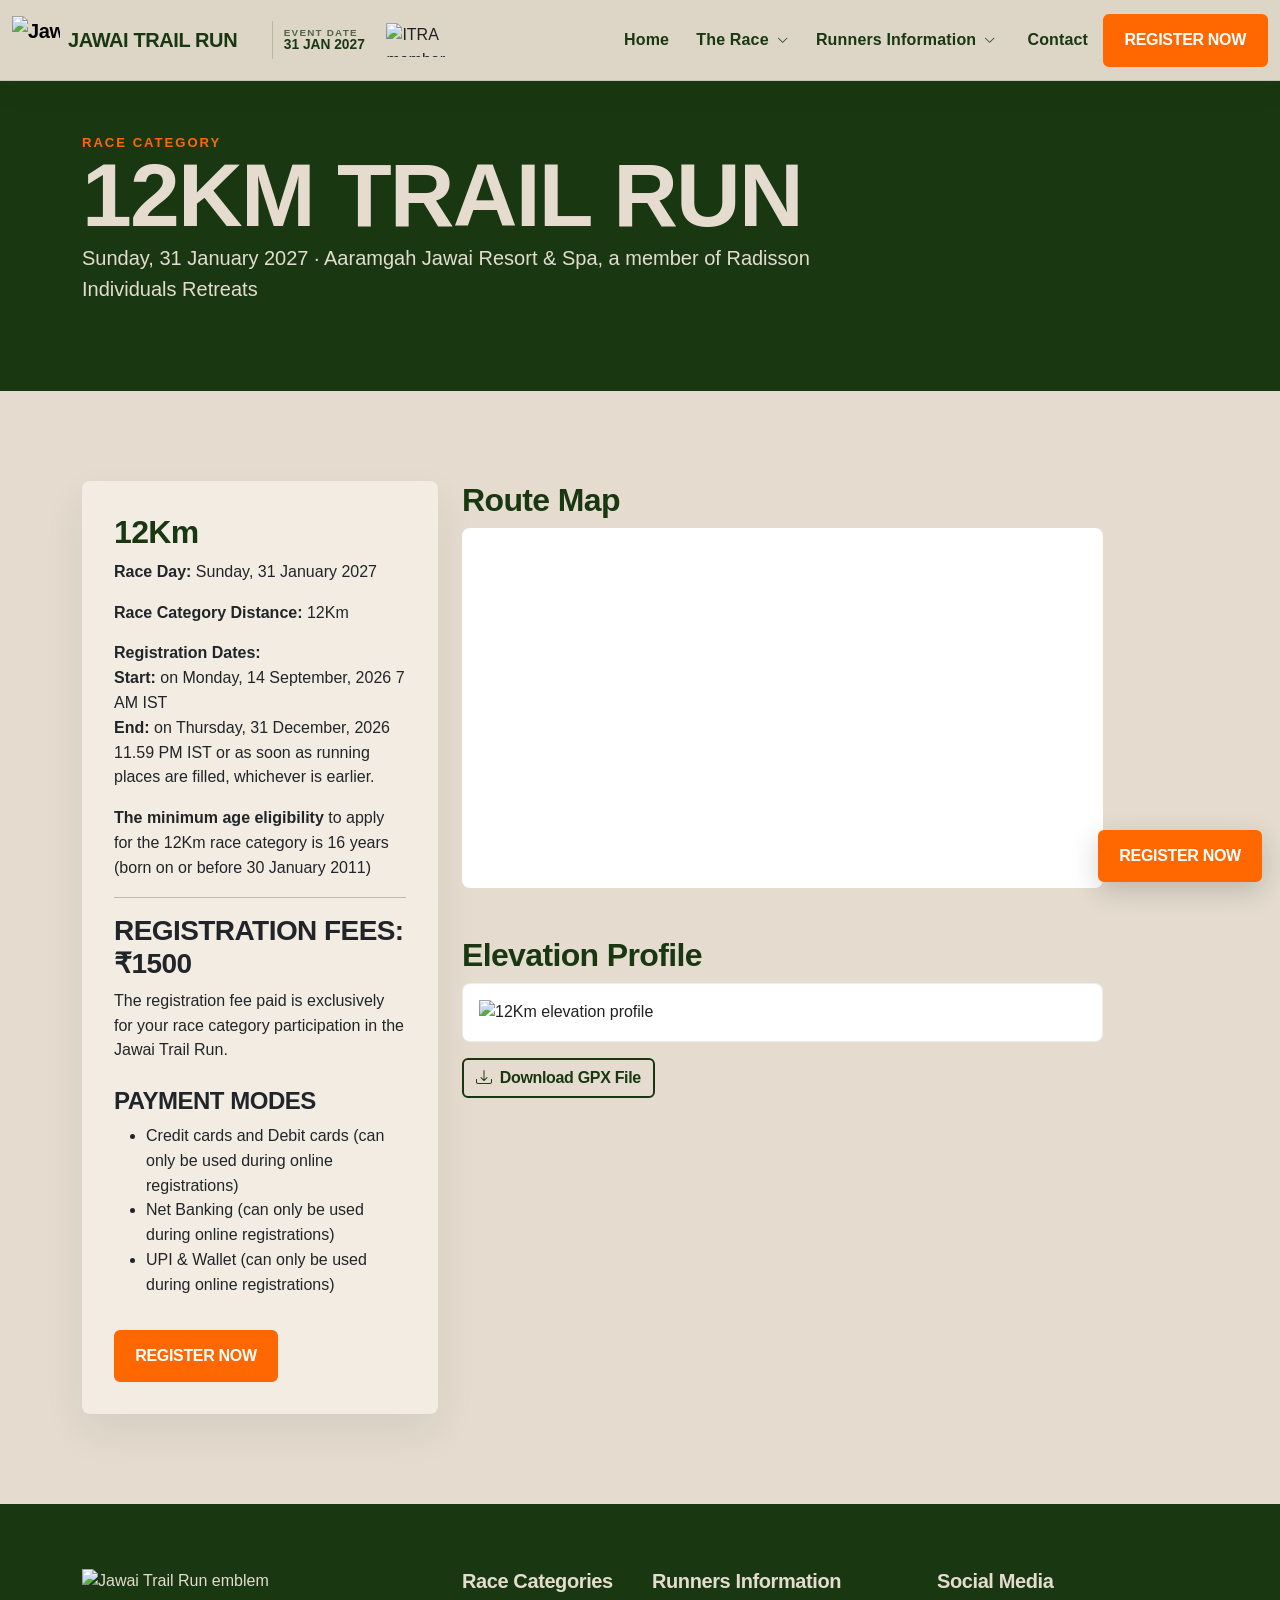
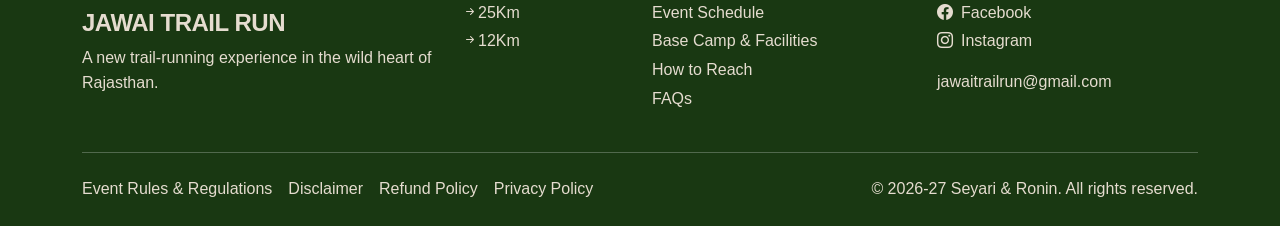
==== 12km.html @ 25d1407b "initial" ====
<!doctype html>
<html lang="en">
<head>
  <base href="index.html">
  <meta charset="utf-8">
  <meta name="viewport" content="width=device-width,initial-scale=1">
  <title>12 KM Trail Run in Jawai | Jawai Trail Run 2027</title>
  <meta name="description" content="Experience the 12 KM Jawai Trail Run 2027 on 31 January. Enjoy an exciting trail-running adventure through the spectacular natural landscapes of Jawai, Rajasthan.">
  <meta name="keywords" content="Jawai Trail Run India, Trail Run India, Trail Running India, Trail Race India, Running Events in India, Trail Running Event India, Adventure Run India, Trail Running Event 2027, Jawai Running Event, Jawai Trail Race, Trail Run in Jawai, Jawai Run 2027">
  <meta name="robots" content="index,follow">
  <meta property="og:title" content="12 KM Trail Run in Jawai | Jawai Trail Run 2027">
  <meta property="og:description" content="Experience the 12 KM Jawai Trail Run 2027 on 31 January. Enjoy an exciting trail-running adventure through the spectacular natural landscapes of Jawai, Rajasthan.">
  <meta property="og:type" content="website">
  <meta name="theme-color" content="#193812">
  <!-- Add your Google Search Console verification meta tag here. -->
  <!-- Add your Google Analytics tag here. -->
  <!-- Add your Meta Pixel code here. -->
  <link href="https://cdn.jsdelivr.net/npm/bootstrap@5.3.3/dist/css/bootstrap.min.css" rel="stylesheet">
  <link rel="stylesheet" href="https://cdn.jsdelivr.net/npm/bootstrap-icons@1.11.3/font/bootstrap-icons.min.css">
  <link rel="stylesheet" href="https://fonts.cdnfonts.com/css/proxima-nova-2">
  <link rel="stylesheet" href="style.css">
</head>
<body>
<div id="site-header"></div>
<section class="page-hero"><div class="container"><span class="eyebrow">Race Category</span><h1>12Km Trail Run</h1><p class="lead col-lg-8">Sunday, 31 January 2027 · Aaramgah Jawai Resort &amp; Spa, a member of Radisson Individuals Retreats</p></div></section>
<section class="section-pad"><div class="container"><div class="row g-4">
<div class="col-lg-4"><div class="card card-jtr"><div class="card-body">
<h2 class="fw-bold fw-bold text-forest">12Km</h2>
<p><strong>Race Day:</strong> Sunday, 31 January 2027</p>
<p><strong>Race Category Distance:</strong> 12Km</p>
<p><strong>Registration Dates:</strong><br><strong>Start:</strong> on Monday, 14 September, 2026 7 AM IST<br><strong>End:</strong> on Thursday, 31 December, 2026 11.59 PM IST or as soon as running places are filled, whichever is earlier.</p>
<p><strong>The minimum age eligibility</strong> to apply for the 12Km race category is 16 years (born on or before 30 January 2011)</p>
<hr><h3>REGISTRATION FEES: ₹1500</h3>
<p>The registration fee paid is exclusively for your race category participation in the Jawai Trail Run.</p>
<h4 class="mt-4">PAYMENT MODES</h4>
<ul><li>Credit cards and Debit cards (can only be used during online registrations)</li><li>Net Banking (can only be used during online registrations)</li><li>UPI &amp; Wallet (can only be used during online registrations)</li></ul>
<a class="btn btn-jtr mt-3" href="register.html">Register Now</a>
</div></div></div>
<div class="col-lg-7">
<h2 class="fw-bold fw-bold text-forest">Route Map</h2><div class="route-frame mb-5"><iframe name="plotaroute_map_3417851" src="https://www.plotaroute.com/embedmap/3417851?units=km" scrolling="no" allowfullscreen></iframe></div>
<h2 class="fw-bold fw-bold text-forest">Elevation Profile</h2><div class="elevation mb-3"><img src="assets/elevation-12km.jpg" alt="12Km elevation profile"></div>
<p><a class="btn btn-outline-forest" href="https://drive.google.com/file/d/1OtXXNMJnKSWzvKCbJwfRWVfxb76BGwIK/view?usp=sharing" target="_blank" rel="noopener"><i class="bi bi-download me-2"></i>Download GPX File</a></p>
</div></div></div></section>
<a href="register.html" class="btn btn-jtr sticky-register d-none d-md-inline-block">Register Now</a>
<div id="site-footer"></div>
<script src="https://cdn.jsdelivr.net/npm/bootstrap@5.3.3/dist/js/bootstrap.bundle.min.js"></script>
<script src="common.js"></script>
<script src="script.js"></script>
</body>
</html>
---- style.css ----
:root{
  --cream:#E5DCCF;
  --peach:#FFA466;
  --forest:#193812;
  --ink:#212121;
  --orange:#FF6700;
  --white:#fff;
}
*{box-sizing:border-box}
html{scroll-behavior:smooth}
body{font-family:'Proxima Nova',sans-serif;background:var(--cream);color:var(--ink);margin:0;line-height:1.55}
h1,h2,h3,h4,h5,h6,.brand-display,.navbar-brand,.btn{font-family:'Proxima Nova',sans-serif;font-weight:800;letter-spacing:-.02em}
a{color:inherit}
img{max-width:100%}
.bg-cream{background:var(--cream)!important}.bg-forest{background:var(--forest)!important}.bg-orange{background:var(--orange)!important}
.text-orange{color:var(--orange)!important}.text-forest{color:var(--forest)!important}.text-cream{color:var(--cream)!important}
.navbar{background:rgba(229,220,207,.94);backdrop-filter:blur(10px);border-bottom:1px solid rgba(25,56,18,.12)}
.navbar-brand img{width:46px;height:46px;object-fit:contain}.navbar-brand span{color:var(--forest)}
.nav-link{font-weight:800;color:var(--forest)!important}
.nav-link:hover,.nav-link.active{color:var(--orange)!important}
.btn-jtr{background:var(--orange);color:white;border:2px solid var(--orange);border-radius:0;padding:.75rem 1.2rem;text-transform:uppercase}
.btn-jtr:hover{background:var(--forest);border-color:var(--forest);color:white}
.btn-outline-jtr{border:2px solid var(--forest);border-radius:0;color:var(--forest);font-weight:900}
.btn-outline-jtr:hover{background:var(--forest);color:var(--cream)}
.hero{position:relative;min-height:78vh;display:flex;align-items:center;overflow:hidden;background:var(--forest);color:var(--cream)}
.hero:after{content:"";position:absolute;inset:auto 0 0 0;height:54px;background:url('assets/jtr-pattern-2.png') center/280px auto repeat-x;opacity:.95}
.hero-art{max-height:620px;object-fit:contain;filter:drop-shadow(0 22px 44px rgba(0,0,0,.18))}
.eyebrow{text-transform:uppercase;font-size:.82rem;font-weight:900;letter-spacing:.15em;color:var(--orange)}
.display-jtr{font-size:clamp(3.2rem,8vw,7.8rem);line-height:.86;text-transform:uppercase}
.section-pad{padding:90px 0}.section-tight{padding:60px 0}
.pattern-strip{height:72px;background:url('assets/jtr-pattern-1.png') center/250px auto repeat-x}
.pattern-card{background:var(--orange) url('assets/jtr-pattern-2.png') center/260px auto repeat;color:var(--cream)}
.page-hero{padding:130px 0 70px;background:var(--forest);color:var(--cream);position:relative;overflow:hidden}
.page-hero:after{content:"";position:absolute;right:-70px;top:20px;width:300px;height:300px;background:url('assets/jtr-1.png') center/contain no-repeat;opacity:.12}
.page-hero h1{font-size:clamp(2.8rem,7vw,6rem);text-transform:uppercase;line-height:.9}
.card-jtr{border:0;border-radius:0;background:#f2ece3;box-shadow:0 18px 40px rgba(33,33,33,.08)}
.card-jtr .card-body{padding:2rem}
.race-card{background:var(--forest);color:var(--cream);border-radius:0;border:0;min-height:100%}
.race-card .big{font-size:4rem;line-height:1;color:var(--orange);font-weight:900}
.metric{border-left:4px solid var(--orange);padding-left:1rem}
.countdown-box{background:var(--orange);color:white;padding:1.2rem;text-align:center}
.countdown-box strong{font-size:2rem;display:block;line-height:1}
.info-icon{width:54px;height:54px;border-radius:50%;display:flex;align-items:center;justify-content:center;background:var(--orange);color:white;font-weight:900;font-size:1.25rem}
.banner-slider .carousel-item{height:68vh;min-height:520px;background:var(--forest);position:relative}
.banner-slider .carousel-item img{width:100%;height:100%;object-fit:cover}
.banner-slider .carousel-caption{left:7%;right:auto;bottom:12%;max-width:650px;text-align:left;background:rgba(25,56,18,.78);padding:1.25rem 1.5rem}
.visual-slide{display:grid;place-items:center;background:var(--cream)!important}
.visual-slide img{object-fit:contain!important;max-width:780px;height:auto!important}
.visual-pattern{background:var(--forest) url('assets/jtr-pattern-1.png') center/360px auto repeat!important}
.route-frame{position:relative;padding-top:56.25%;overflow:hidden;background:white}
.route-frame iframe{position:absolute;inset:0;width:100%;height:100%;border:0}
.elevation{background:white;padding:1rem;border:1px solid rgba(33,33,33,.08)}
.table-jtr th{background:var(--forest)!important;color:var(--cream)!important}
.accordion-button{font-weight:900;background:#f2ece3}.accordion-button:not(.collapsed){background:var(--orange);color:white}
.list-check li{margin-bottom:.65rem}
.list-check li::marker{color:var(--orange)}
.footer{background:var(--forest);color:var(--cream);padding:65px 0 24px}
.footer a{text-decoration:none;color:var(--cream)}.footer a:hover{color:var(--orange)}
.footer-logo{width:80px}
.form-control,.form-select{border-radius:0;border:1px solid rgba(25,56,18,.3);background:#f6f1e9}
.form-control:focus{box-shadow:none;border-color:var(--orange)}
.legal-copy h2{margin-top:2.2rem;color:var(--forest)}.legal-copy h3{margin-top:1.6rem;color:var(--forest)}
.sticky-register{position:fixed;right:18px;bottom:18px;z-index:1020;box-shadow:0 8px 28px rgba(0,0,0,.18)}
.small-note{font-size:.9rem;color:#5d5a55}
@media(max-width:991px){
  .section-pad{padding:65px 0}
  .hero{padding:120px 0 80px;min-height:auto}
  .display-jtr{font-size:clamp(3rem,13vw,5.5rem)}
}


/* Brand typography from the supplied identity guide */
body, p, li, a, input, textarea, select, button { font-family:'Proxima Nova', sans-serif; }
h1,h2,h3,h4,h5,h6,.brand-display,.navbar-brand,.btn,.nav-link { font-family:'Proxima Nova', sans-serif; }
h1,h2,.display-jtr,.page-hero h1 { font-weight:900; }
h3,h4,h5,h6,.btn,.nav-link,.dropdown-item { font-weight:800; }
body,p,li,input,textarea,select { font-weight:400; }

/* Navigation */
.navbar{padding:.7rem 0;background:rgba(229,220,207,.96);box-shadow:0 8px 30px rgba(25,56,18,.07)}
.navbar .container{max-width:1320px}
.navbar-nav{gap:.1rem}
.nav-link{padding:.85rem .8rem!important;text-transform:none;letter-spacing:.01em}
.navbar .dropdown-toggle::after{display:none}
.nav-caret{font-size:.72rem;margin-left:.2rem;transition:transform .2s ease}
.dropdown.show .nav-caret{transform:rotate(180deg)}
.dropdown-menu-jtr{border:0;border-radius:0;padding:.65rem;min-width:280px;margin-top:.55rem!important;background:#f8f3eb;box-shadow:0 20px 55px rgba(25,56,18,.2);border-top:4px solid var(--orange)}
.dropdown-menu-jtr .dropdown-item{display:flex;align-items:center;gap:.7rem;padding:.8rem .85rem;border-radius:0;color:var(--forest)}
.dropdown-menu-jtr .dropdown-item i{width:1.25rem;color:var(--orange);font-size:1.05rem}
.dropdown-menu-jtr .dropdown-item:hover,.dropdown-menu-jtr .dropdown-item.active{background:var(--forest);color:var(--cream)}
.dropdown-menu-jtr .dropdown-item:hover i,.dropdown-menu-jtr .dropdown-item.active i{color:var(--orange)}
.nav-register{margin-left:0}
.nav-register .btn{padding:.78rem 1.25rem;white-space:nowrap}
@media (min-width:1200px){.navbar-collapse{display:flex!important;justify-content:flex-end}.navbar-nav{width:auto;margin-left:auto!important}.navbar-nav .nav-contact{margin-left:.25rem}.navbar-nav .nav-register{margin-left:0;order:10}}
@media (max-width:1199px){.dropdown-menu-jtr{box-shadow:none;margin:0!important;border-top:0;border-left:3px solid var(--orange);background:rgba(255,255,255,.45)}.nav-register{margin:1rem 0 0}.nav-register .btn{width:100%}}

/* Hero banners */
.banner-slider .carousel-item{height:72vh;min-height:560px}
.banner-slider .carousel-item img.banner-photo{width:100%;height:100%;max-width:none;object-fit:cover!important;filter:saturate(.88) contrast(1.02)}
.banner-slider .carousel-item::after{content:"";position:absolute;inset:0;background:linear-gradient(90deg,rgba(25,56,18,.82) 0%,rgba(25,56,18,.35) 45%,rgba(25,56,18,.08) 75%)}
.banner-slider .carousel-caption{z-index:2;background:transparent;padding:0;max-width:700px;bottom:16%;left:7%}
.banner-slider .carousel-caption h1,.banner-slider .carousel-caption h2{text-shadow:0 4px 18px rgba(0,0,0,.22)}
.photo-credit{position:absolute;z-index:3;right:1rem;bottom:.75rem;color:#fff;font-size:.72rem;background:rgba(0,0,0,.36);padding:.25rem .5rem}
.photo-credit a{color:#fff}

/* Bootstrap icon treatments */
.icon-line{display:inline-flex;align-items:center;gap:.5rem}
.icon-line i,.section-link i,.btn i{line-height:1}
.section-link{display:inline-flex;align-items:center;gap:.45rem;text-decoration:none;font-weight:800;color:var(--forest)}
.section-link:hover{color:var(--orange)}
.feature-link{display:flex;align-items:center;gap:.9rem;padding:1rem 1.1rem;background:#f2ece3;text-decoration:none;color:var(--forest);height:100%;border-left:4px solid transparent;transition:.25s ease}
.feature-link i{font-size:1.4rem;color:var(--orange)}
.feature-link:hover{transform:translateY(-3px);border-left-color:var(--orange);box-shadow:0 14px 30px rgba(33,33,33,.08)}

/* Scroll reveal */
.reveal{opacity:0;transform:translateY(26px);transition:opacity .7s ease,transform .7s cubic-bezier(.2,.75,.25,1)}
.reveal.reveal-left{transform:translateX(-28px)}
.reveal.reveal-right{transform:translateX(28px)}
.reveal.is-visible{opacity:1;transform:none}
@media (prefers-reduced-motion:reduce){.reveal{opacity:1;transform:none;transition:none}}

/* FAQ redesign */
.faq-layout{display:grid;grid-template-columns:minmax(240px,340px) minmax(0,1fr);gap:3rem;align-items:start}
.faq-aside{position:sticky;top:110px;background:var(--forest);color:var(--cream);padding:2rem}
.faq-aside .faq-icon{width:62px;height:62px;display:grid;place-items:center;background:var(--orange);font-size:1.7rem;margin-bottom:1.3rem}
.faq-search{position:relative;margin-bottom:1.25rem}
.faq-search i{position:absolute;left:1rem;top:50%;transform:translateY(-50%);color:var(--forest)}
.faq-search .form-control{padding-left:2.7rem;height:52px;background:#fff}
.faq-list{display:grid;gap:.8rem}
.faq-list .accordion-item{border:0;background:#f4eee6;box-shadow:0 7px 22px rgba(33,33,33,.045)}
.faq-list .accordion-button{padding:1.2rem 1.25rem;background:#f4eee6;color:var(--forest);font-size:1.05rem;box-shadow:none!important}
.faq-list .accordion-button::after{background-image:none;content:"+";font-size:1.65rem;font-weight:400;width:auto;height:auto;transform:none}
.faq-list .accordion-button:not(.collapsed){background:var(--forest);color:var(--cream)}
.faq-list .accordion-button:not(.collapsed)::after{content:"−";color:var(--orange)}
.faq-list .accordion-body{padding:1.25rem 1.4rem 1.4rem;background:#fff}
.faq-empty{display:none;padding:2rem;background:#fff;border-left:4px solid var(--orange)}
@media(max-width:991px){.faq-layout{grid-template-columns:1fr}.faq-aside{position:static}.banner-slider .carousel-item{height:64vh;min-height:520px}}

/* Homepage page-directory */
.page-directory{background:#f2ece3}
.page-directory .directory-group{border-top:1px solid rgba(25,56,18,.18);padding-top:1.25rem}
.page-directory a{display:inline-flex;align-items:center;gap:.45rem;margin:.35rem .5rem .35rem 0;padding:.55rem .8rem;border:1px solid rgba(25,56,18,.22);text-decoration:none;color:var(--forest);font-weight:800;transition:.2s ease}
.page-directory a:hover{background:var(--forest);color:var(--cream);border-color:var(--forest)}

/* ITRA member mark supplied for homepage section 4 */
.itra-logo-wrap{
  background:#000;
  padding:1.25rem;
  display:inline-flex;
  align-items:center;
  justify-content:center;
  max-width:360px;
  width:100%;
}
.itra-member-logo{
  width:100%;
  height:auto;
  display:block;
}

.source-copy > p:first-of-type{margin-top:1rem}
.source-copy strong{font-weight:800}
.source-copy table th,.source-copy table td{vertical-align:top}
.source-copy h2{margin-top:2.5rem}
.source-copy h3{margin-top:2rem}
.faq-accordion .accordion-item{margin-bottom:12px;border:1px solid rgba(25,56,18,.16)}
.faq-accordion .accordion-button{padding:1.35rem 1.5rem;font-size:1.05rem}
.faq-accordion .accordion-body{padding:1.5rem}

/* V7 finishing refinements */
.btn.btn-outline-light.rounded-0{align-content:center}

/* Softer corners across the interface while preserving the geometric brand. */
.card-jtr,.race-card,.countdown-box,.form-control,.form-select,.input-group-text,
.accordion-item,.accordion-button,.dropdown-menu,.itra-logo-wrap,.elevation{
  border-radius:8px!important;
}
.btn:not(.navbar-toggler){border-radius:6px!important}
.route-frame{border-radius:8px}
.carousel-caption{border-radius:8px}
.faq-search-wrap .input-group{border-radius:8px;overflow:hidden}
.faq-search-wrap .input-group-text{border-top-right-radius:0!important;border-bottom-right-radius:0!important}
.faq-search-wrap .form-control{border-top-left-radius:0!important;border-bottom-left-radius:0!important}

/* V8 hero interaction fix */
.banner-slider .carousel-item::after,
.banner-slider .banner-photo{
  pointer-events:none;
}
.banner-slider .carousel-caption{
  z-index:6;
  pointer-events:auto;
}
.banner-slider .carousel-caption .btn,
.banner-slider .carousel-caption a{
  position:relative;
  z-index:7;
  pointer-events:auto;
}
.banner-slider .carousel-control-prev,
.banner-slider .carousel-control-next{
  width:5%;
  z-index:5;
}


/* PPT revision: header/event identity */
.header-container{max-width:1320px}
.navbar-brand .header-logo{width:48px;height:48px;object-fit:contain;background:transparent!important;padding:0!important}
.header-event-meta{align-items:center;gap:.7rem;margin-left:1.2rem}
.event-date-chip{display:flex;align-items:center;gap:.55rem;padding:.42rem .65rem;border-left:1px solid rgba(25,56,18,.18);color:var(--forest);line-height:1.05}
.event-date-chip img{width:29px;height:29px;object-fit:contain}
.event-date-chip small{display:block;font-size:.62rem;letter-spacing:.12em;font-weight:800;opacity:.7}
.event-date-chip strong{display:block;font-size:.86rem;white-space:nowrap}
.itra-header-mark{height:36px;display:flex;align-items:center}
.itra-header-mark img{height:34px;width:auto;max-width:102px;object-fit:contain}
@media(max-width:1279px){.navbar-brand .header-logo{width:43px;height:43px}}

.event-date-line{display:flex;align-items:center;gap:.5rem}
.event-date-line img{width:30px;height:30px;object-fit:contain}

/* PPT revision: Jawai imagery */
.jawai-photo-stack{position:relative;min-height:460px}
.jawai-photo-stack figure,.about-gallery figure,.waste-photo{margin:0;overflow:hidden;background:#eee}
.jawai-photo-stack img,.about-gallery img,.waste-photo img{width:100%;height:100%;object-fit:cover;display:block}
.jawai-photo-main{height:390px;width:86%}
.jawai-photo-small{position:absolute;right:0;bottom:0;width:48%;height:210px;border:8px solid #fff}
.jawai-photo-stack figcaption,.about-gallery figcaption,.waste-photo figcaption{font-size:.72rem;padding:.35rem .5rem;background:#fff;color:#5c6257}
.about-gallery{display:grid;grid-template-columns:1fr 1fr;gap:12px}
.about-gallery figure{height:220px}
.about-gallery .gallery-wide{grid-column:1/-1;height:310px}
.waste-photo{height:430px}
@media(max-width:991px){.jawai-photo-stack{min-height:390px}.jawai-photo-main{height:330px}.jawai-photo-small{height:170px}.waste-photo{height:330px}}

/* PPT revision: ITRA section without the former orange/black background */
.itra-section{background:#f7f1e8;color:var(--forest)}
.itra-section .eyebrow{color:var(--orange)}
.itra-logo-wrap{background:transparent!important;padding:1.25rem!important;display:flex!important;gap:1.1rem;align-items:center;justify-content:center;max-width:420px!important;border:1px solid rgba(25,56,18,.12)}
.itra-event-logo{width:88px;height:88px;object-fit:contain}
.itra-divider{width:1px;height:78px;background:rgba(25,56,18,.18)}
.itra-member-logo{max-width:190px;width:52%!important}

.btn-outline-forest{border:2px solid var(--forest);color:var(--forest);font-weight:800;border-radius:6px}
.btn-outline-forest:hover{background:var(--forest);color:var(--cream)}

/* Rules page content hierarchy */
.rules-section-title{margin-top:2.3rem;padding-bottom:.55rem;border-bottom:2px solid rgba(25,56,18,.13);color:var(--forest);font-size:1.55rem;text-transform:uppercase;letter-spacing:.01em}
.rules-section{margin-top:1rem}
.rules-intro{margin-bottom:1rem}
.rules-section p{margin-bottom:1rem}

/* Mobile finishing */
@media(max-width:767px){
  .navbar-brand span{font-size:1rem}
  .page-hero h1{font-size:clamp(2.1rem,11vw,3.5rem)}
  .carousel-caption .display-3{font-size:clamp(2rem,11vw,3.4rem)}
  .jawai-photo-small{border-width:5px}
}
.rules-toc{background:#f4eee6;padding:1.25rem 1.35rem;margin-bottom:2rem;border-left:4px solid var(--orange)}
.rules-toc-links{display:flex;flex-wrap:wrap;gap:.5rem;margin-top:.65rem}
.rules-toc-links a{font-size:.78rem;font-weight:800;color:var(--forest);text-decoration:none;padding:.4rem .55rem;background:#fff;border:1px solid rgba(25,56,18,.12)}
.rules-heading-inline{display:block!important;margin-top:2.1rem;margin-bottom:.75rem;padding-bottom:.5rem;border-bottom:2px solid rgba(25,56,18,.12);font-size:1.35rem;line-height:1.2;color:var(--forest)}
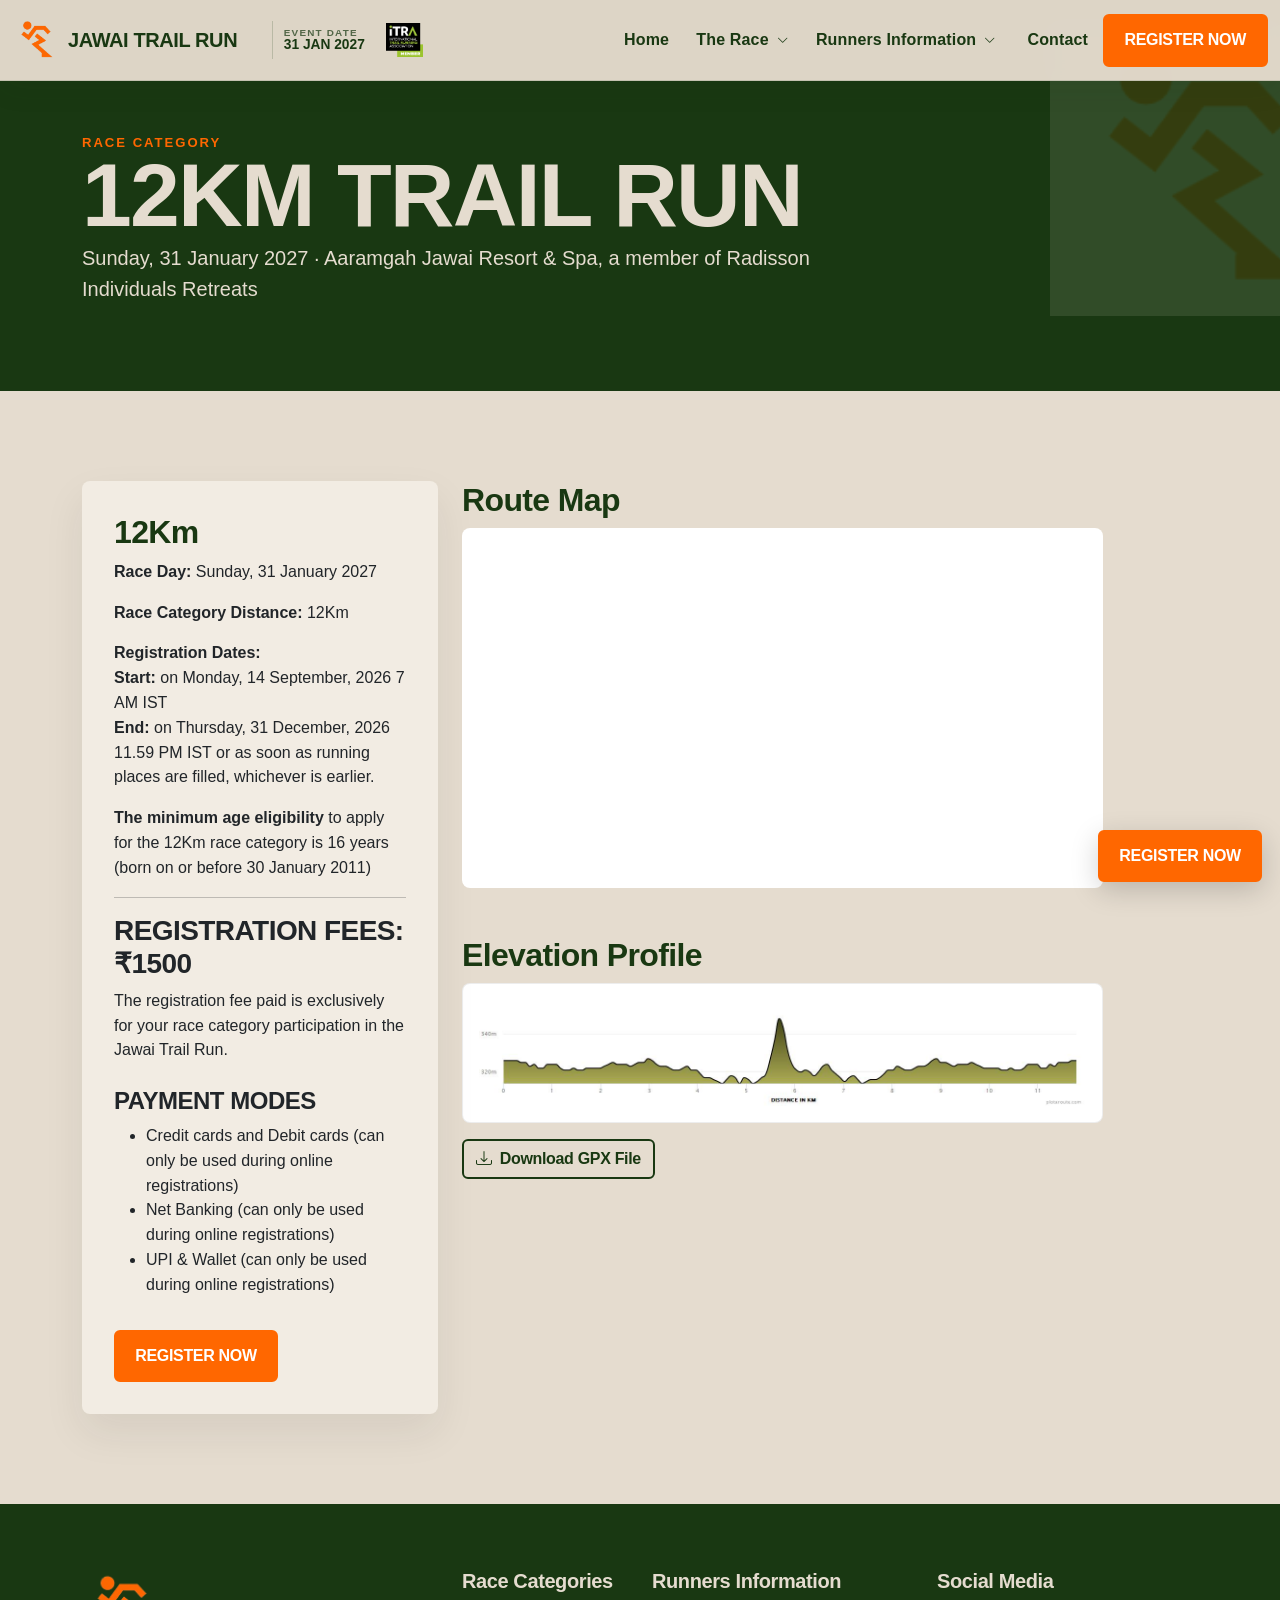
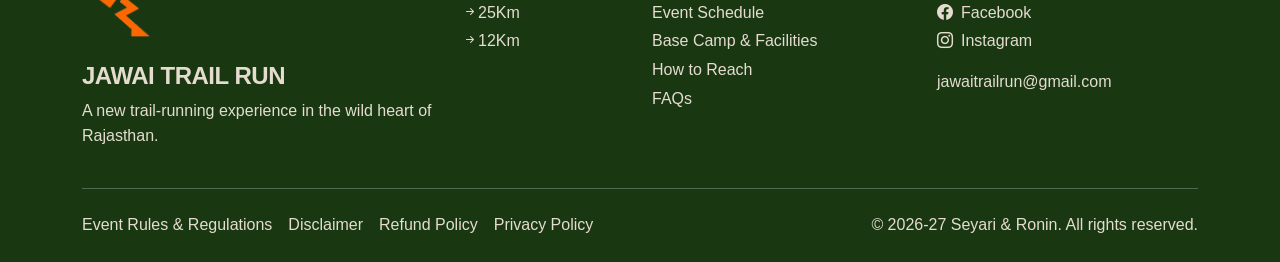
==== commit 79a19c55: "." ====
--- a/12km.html
+++ b/12km.html
@@ -12,13 +12,22 @@
   <meta property="og:description" content="Experience the 12 KM Jawai Trail Run 2027 on 31 January. Enjoy an exciting trail-running adventure through the spectacular natural landscapes of Jawai, Rajasthan.">
   <meta property="og:type" content="website">
   <meta name="theme-color" content="#193812">
-  <!-- Add your Google Search Console verification meta tag here. -->
-  <!-- Add your Google Analytics tag here. -->
+  
+  
   <!-- Add your Meta Pixel code here. -->
   <link href="https://cdn.jsdelivr.net/npm/bootstrap@5.3.3/dist/css/bootstrap.min.css" rel="stylesheet">
   <link rel="stylesheet" href="https://cdn.jsdelivr.net/npm/bootstrap-icons@1.11.3/font/bootstrap-icons.min.css">
   <link rel="stylesheet" href="https://fonts.cdnfonts.com/css/proxima-nova-2">
   <link rel="stylesheet" href="style.css">
+<meta name="google-site-verification" content="cSnUa04jgXajUQNzDkcYQTODrQyNFjGocD2u6QUvFH0"/>
+<!-- Google tag (gtag.js) -->
+<script async src="https://www.googletagmanager.com/gtag/js?id=G-C2MXZRRQNP"></script>
+<script>
+  window.dataLayer = window.dataLayer || [];
+  function gtag(){dataLayer.push(arguments);}
+  gtag('js', new Date());
+  gtag('config', 'G-C2MXZRRQNP');
+</script>
 </head>
 <body>
 <div id="site-header"></div>
--- a/style.css
+++ b/style.css
@@ -261,3 +261,74 @@
 .rules-toc-links{display:flex;flex-wrap:wrap;gap:.5rem;margin-top:.65rem}
 .rules-toc-links a{font-size:.78rem;font-weight:800;color:var(--forest);text-decoration:none;padding:.4rem .55rem;background:#fff;border:1px solid rgba(25,56,18,.12)}
 .rules-heading-inline{display:block!important;margin-top:2.1rem;margin-bottom:.75rem;padding-bottom:.5rem;border-bottom:2px solid rgba(25,56,18,.12);font-size:1.35rem;line-height:1.2;color:var(--forest)}
+
+/* V12 partners section */
+.partners-section{
+  background:#efe7da;
+  color:var(--forest);
+  overflow:hidden;
+  border-top:1px solid rgba(25,56,18,.10);
+  border-bottom:1px solid rgba(25,56,18,.10);
+}
+.partners-organized .eyebrow{color:var(--orange)}
+.partners-organized-title{
+  margin:.35rem 0 0;
+  font-size:clamp(2rem,4vw,3.25rem);
+  font-weight:900;
+  text-transform:uppercase;
+  letter-spacing:-.02em;
+}
+.partners-divider{
+  width:76px;
+  height:3px;
+  background:var(--orange);
+  margin:1.75rem auto;
+}
+.partners-marquee-heading{
+  margin-bottom:1rem;
+  text-align:center;
+  font-size:1rem;
+  font-weight:900;
+  text-transform:uppercase;
+  letter-spacing:.08em;
+}
+.partners-marquee{
+  width:100%;
+  overflow:hidden;
+  padding:.35rem 0;
+  -webkit-mask-image:linear-gradient(90deg,transparent,#000 7%,#000 93%,transparent);
+  mask-image:linear-gradient(90deg,transparent,#000 7%,#000 93%,transparent);
+}
+.partners-marquee-track{
+  display:flex;
+  width:max-content;
+  gap:1rem;
+  animation:partners-scroll 24s linear infinite;
+}
+.partners-marquee:hover .partners-marquee-track{animation-play-state:paused}
+.partner-logo-placeholder{
+  width:210px;
+  height:92px;
+  flex:0 0 210px;
+  display:grid;
+  place-items:center;
+  padding:1rem;
+  background:#fff;
+  border:1px solid rgba(25,56,18,.13);
+  border-radius:8px;
+  color:#7a7c72;
+  font-size:.78rem;
+  font-weight:800;
+  text-align:center;
+  text-transform:uppercase;
+  letter-spacing:.06em;
+}
+@keyframes partners-scroll{to{transform:translateX(calc(-50% - .5rem))}}
+@media (prefers-reduced-motion:reduce){.partners-marquee-track{animation:none}}
+@media(max-width:767px){
+  .partner-logo-placeholder{width:165px;height:78px;flex-basis:165px}
+  .partners-marquee-track{animation-duration:20s}
+}
+
+/* Keep anchored Rules & Regulations headings clear of the sticky header. */
+.rules-heading-inline[id]{scroll-margin-top:120px}
